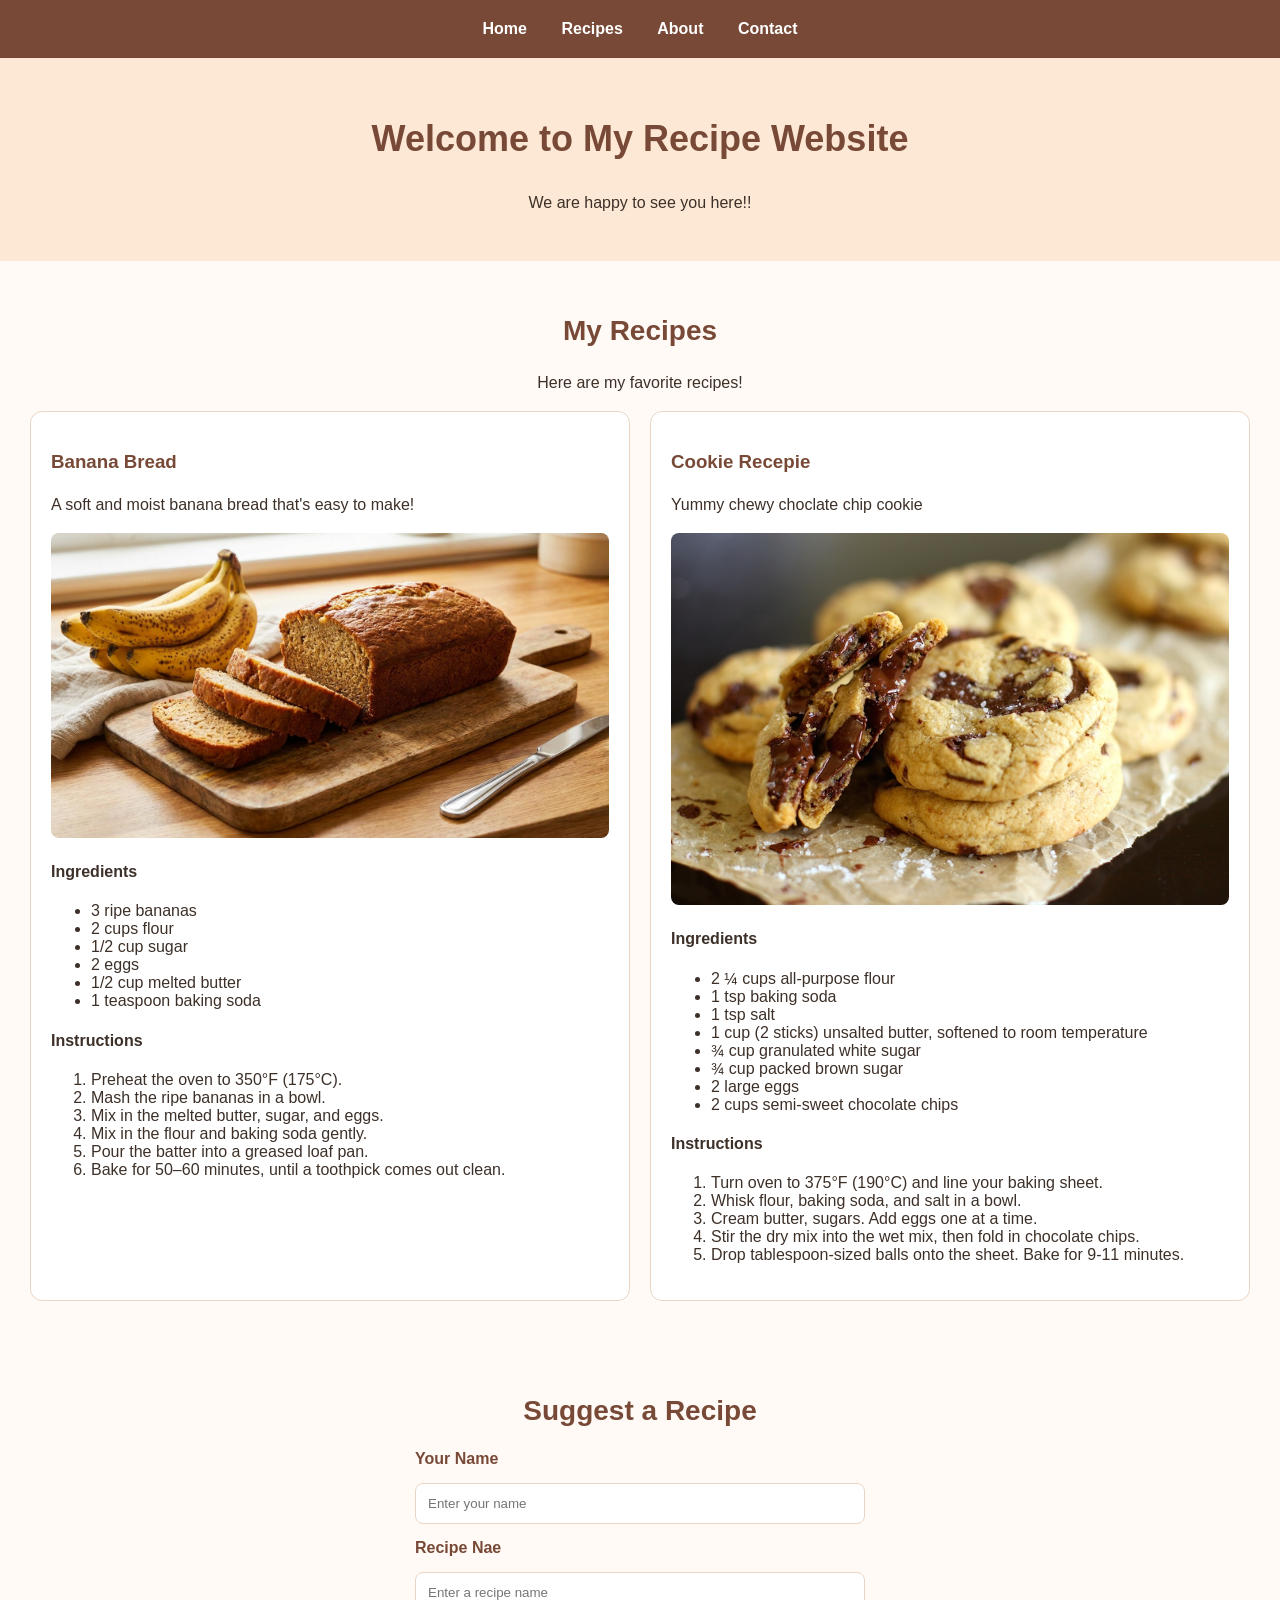
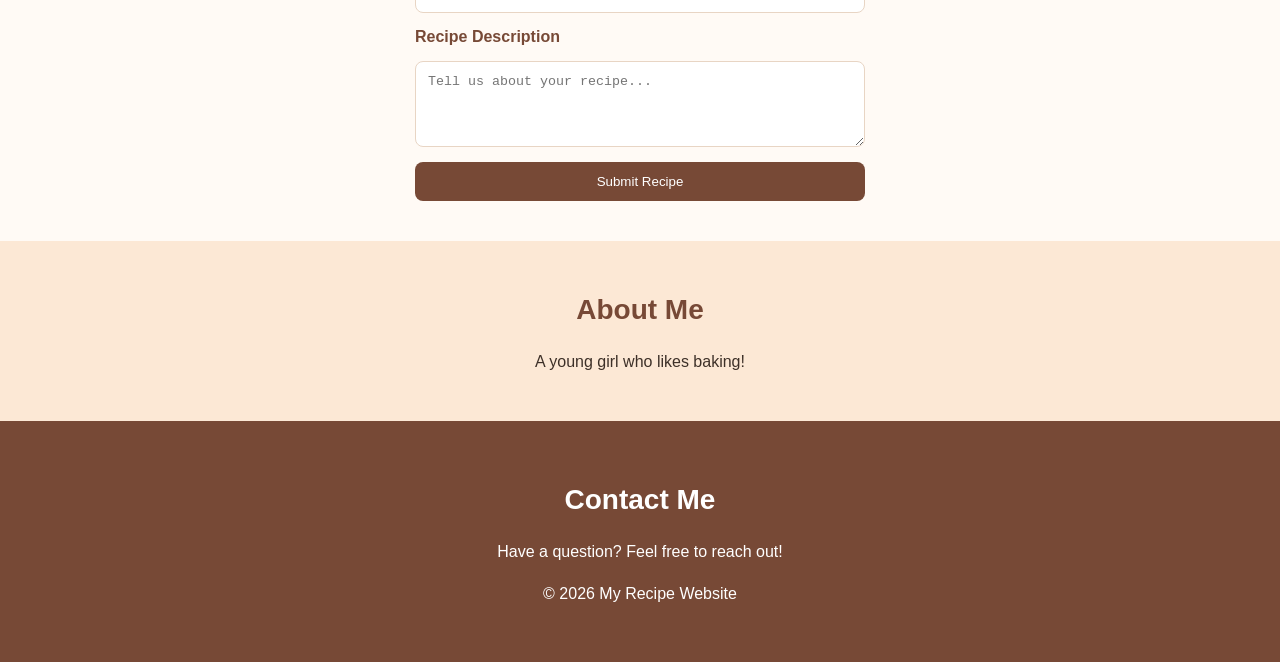
==== index.html @ 5abcd13c "Initial commit - Recipe Website" ====
<!doctype html>
<html lang="en">
  <head>
    <meta charset="UTF-8" />
    <meta name="viewport" content="width=device-width, initial-scale=1.0" />
    <title>My Recipe Website</title>

    <link rel="stylesheet" href="style.css" />
  </head>

  <body>
    <header>
      <nav>
        <a href="#home">Home</a>
        <a href="#recipes">Recipes</a>
        <a href="#about">About</a>
        <a href="#contact">Contact</a>
      </nav>
    </header>

    <main>
      <section id="home">
        <h1>Welcome to My Recipe Website</h1>
        <p>We are happy to see you here!!</p>
      </section>

      <section id="recipes">
        <h2>My Recipes</h2>
        <p>Here are my favorite recipes!</p>
        <div class="recipe-container">
          <article class="recipe-card">
            <h3>Banana Bread</h3>
            <p>A soft and moist banana bread that's easy to make!</p>
            <img src="images/banana-bread.jpg" alt="Homemade banana bread" />
            <h4>Ingredients</h4>
            <ul id="ingredients">
              <li>3 ripe bananas</li>
              <li>2 cups flour</li>
              <li>1/2 cup sugar</li>
              <li>2 eggs</li>
              <li>1/2 cup melted butter</li>
              <li>1 teaspoon baking soda</li>
            </ul>

            <h4>Instructions</h4>
            <ol>
              <li>Preheat the oven to 350°F (175°C).</li>
              <li>Mash the ripe bananas in a bowl.</li>
              <li>Mix in the melted butter, sugar, and eggs.</li>
              <li>Mix in the flour and baking soda gently.</li>
              <li>Pour the batter into a greased loaf pan.</li>
              <li>
                Bake for 50–60 minutes, until a toothpick comes out clean.
              </li>
            </ol>
          </article>

          <article class="recipe-card">
            <h3>Cookie Recepie</h3>
            <p>Yummy chewy choclate chip cookie</p>
            <img
              src="images/chocolate-chip-cookie.jpg"
              alt="Chewy chocolate chip cookie! "
            />
            <h4>Ingredients</h4>
            <ul id="ingredients">
              <li>2 ¼ cups all-purpose flour</li>
              <li>1 tsp baking soda</li>
              <li>1 tsp salt</li>
              <li>
                1 cup (2 sticks) unsalted butter, softened to room temperature
              </li>
              <li>¾ cup granulated white sugar</li>
              <li>¾ cup packed brown sugar</li>
              <li>2 large eggs</li>
              <li>2 cups semi-sweet chocolate chips</li>
            </ul>

            <h4>Instructions</h4>
            <ol>
              <li>Turn oven to 375°F (190°C) and line your baking sheet.</li>
              <li>Whisk flour, baking soda, and salt in a bowl.</li>
              <li>Cream butter, sugars. Add eggs one at a time.</li>
              <li>
                Stir the dry mix into the wet mix, then fold in chocolate chips.
              </li>
              <li>
                Drop tablespoon-sized balls onto the sheet. Bake for 9-11
                minutes.
              </li>
            </ol>
          </article>
        </div>
      </section>
      <section id="suggest-recipe">
        <h2>Suggest a Recipe</h2>
        <form>
          <label for="username">Your Name</label>
          <input
            type="text"
            id="username"
            name="username"
            placeholder="Enter your name"
            required
          />
          <label for="recepie">Recipe Nae</label>
          <input
            type="text"
            id="recepie"
            name="recepie"
            placeholder="Enter a recipe name"
          />
          <label for="recipe-description">Recipe Description</label>
          <textarea
            id="recipe-description"
            name="recipe-description"
            placeholder="Tell us about your recipe..."
            rows="4"
            required
          ></textarea>
          <button type="submit">Submit Recipe</button>

        </form>
      </section>

      <section id="about">
        <h2>About Me</h2>
        <p>A young girl who likes baking!</p>
      </section>
    </main>

    <footer>
      <section id="contact">
        <h2>Contact Me</h2>
        <p>Have a question? Feel free to reach out!</p>
        <p>© 2026 My Recipe Website</p>
      </section>
    </footer>
  </body>
</html>
---- style.css ----
/* GENERAL STYLING */

body {
  margin: 0;
  font-family: Arial, sans-serif;
  background-color: #fffaf5;
  color: #3d3028;
}

h1, h2, h3 {
  color: #774936;
}

h1 {
  font-size: 36px;
}

h2 {
  font-size: 28px;
}

p {
  line-height: 1.6;
}

/* NAVIGATION */

nav {
  background-color: #774936;
  padding: 20px;
  text-align: center;
}

nav a {
  color: white;
  text-decoration: none;
  margin: 0 15px;
  font-weight: bold;
}

nav a:hover {
  color: #ffd6a5;
}

/* SECTIONS */

section {
  padding: 30px;
}

#home {
  text-align: center;
  background-color: #fce8d5;
}

#recipes h2,
#recipes > p {
  text-align: center;
}

/* RECIPE GRID */

.recipe-container {
  display: grid;
  grid-template-columns: repeat(auto-fit, minmax(min(100%, 300px), 1fr));
  gap: 20px;
}

/* RECIPE CARDS */

.recipe-card {
  box-sizing: border-box;
  min-width: 0;
  padding: 20px;
  background-color: white;
  border: 1px solid #e8d5c4;
  border-radius: 12px;
  transition: transform 0.3s ease, box-shadow 0.3s ease;

}

.recipe-card:hover {
  transform: translateY(-5px);
  box-shadow: 0 8px 20px rgba(0, 0, 0, 0.2);
}


.recipe-card img {
  width: 100%;
  height: auto;
  border-radius: 8px;
}

/* ABOUT */

#about {
  background-color: #fce8d5;
  text-align: center;
}

/* FOOTER */

footer {
  background-color: #774936;
  color: white;
  text-align: center;
  padding: 10px;
}

footer h2 {
  color: white;
}

#suggest-recipe {
  text-align: center;
  padding: 40px 20px;
}

#suggest-recipe form {
  display: flex;
  flex-direction: column;
  gap: 15px;
  max-width: 450px;
  margin: 0 auto;
  text-align: left;
}

#suggest-recipe label {
  font-weight: bold;
  color: #774936;
}

#suggest-recipe input,
#suggest-recipe textarea {
  padding: 12px;
  border: 1px solid #e8d5c4;
  border-radius: 8px;
  width: 100%;
  box-sizing: border-box;
}

#suggest-recipe button {
  background-color: #774936;
  color: white;
  padding: 12px;
  border-radius: 8px;
  border: none;
  cursor: pointer;
}

#suggest-recipe button:hover {
  background-color: #a47148;
}


@media (max-width: 600px) {
  .recipe-container {
    grid-template-columns: 1fr;
  }

  .recipe-card {
    padding: 15px;
  }

  nav {
    display: flex;
    flex-wrap: wrap;
    justify-content: center;
    gap: 12px;
  }

  nav a {
    margin: 0;
  }

  h1 {
    font-size: 24px;
  }
}
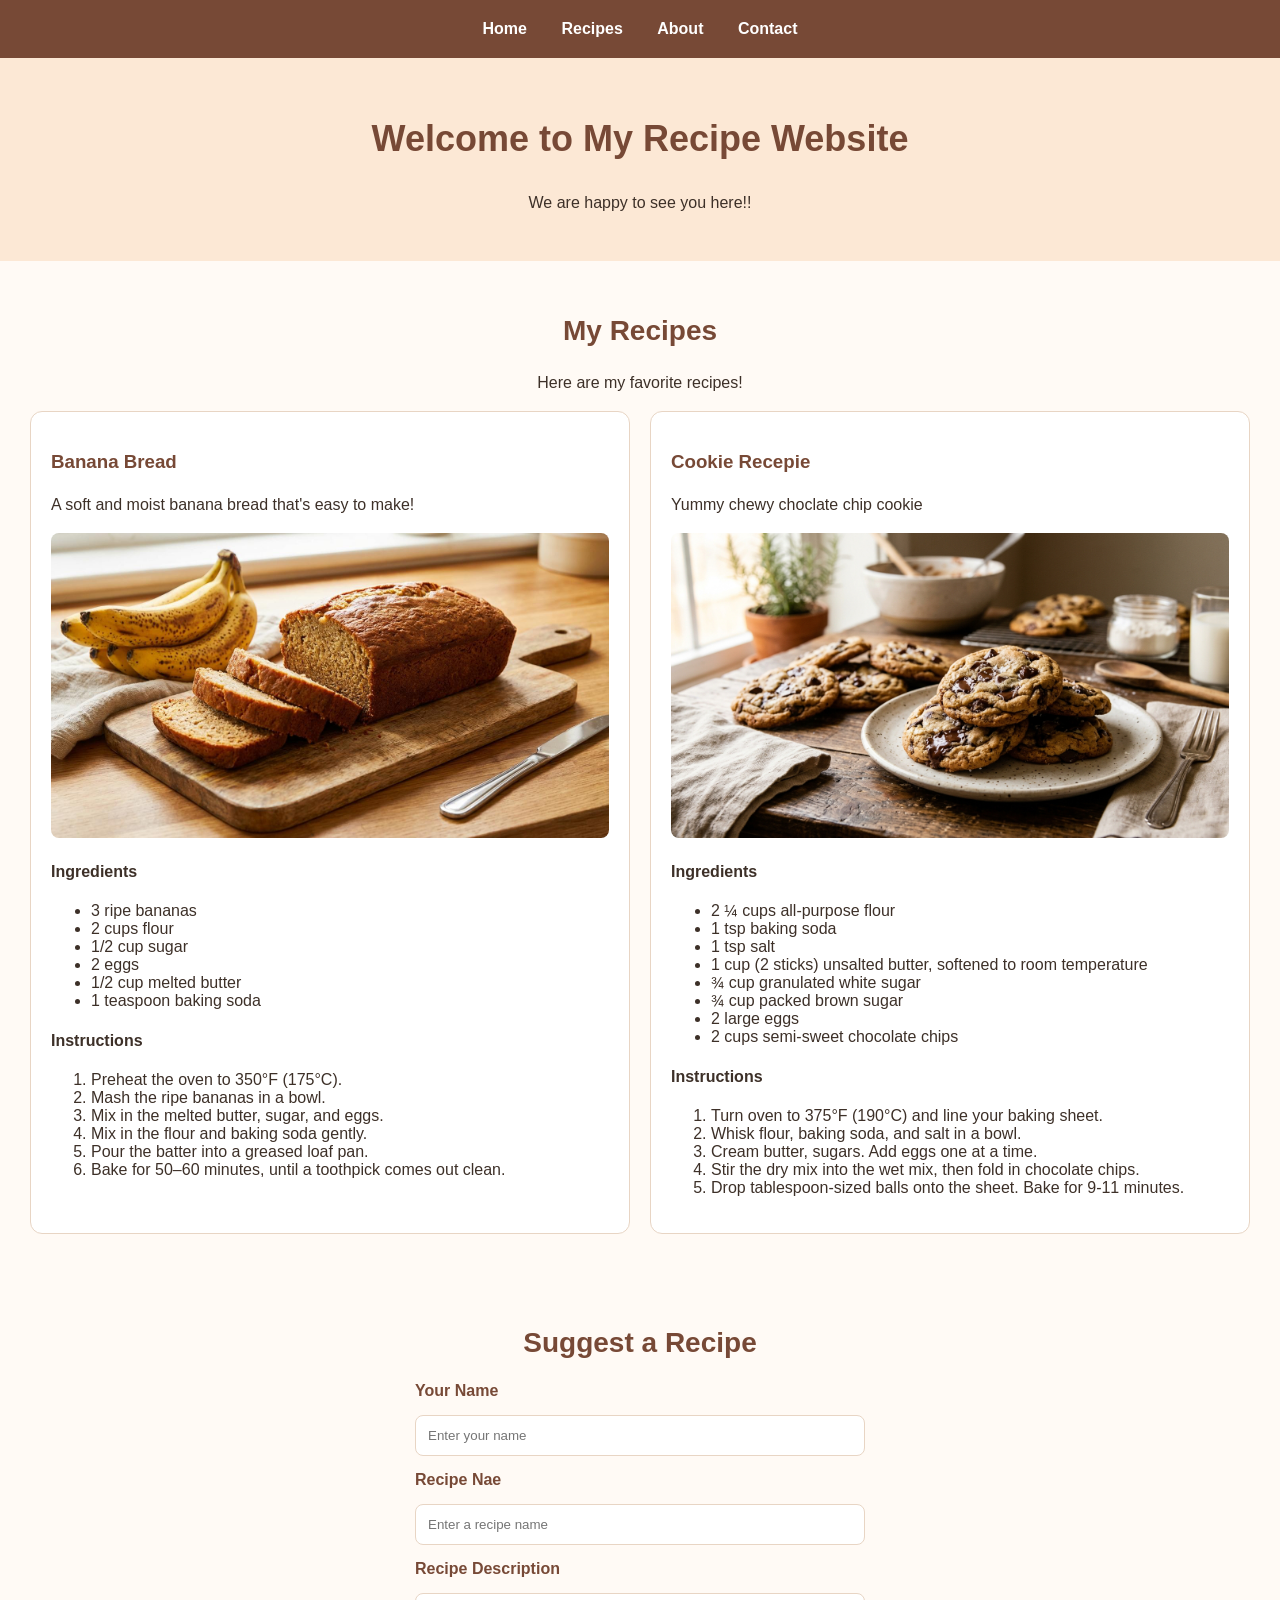
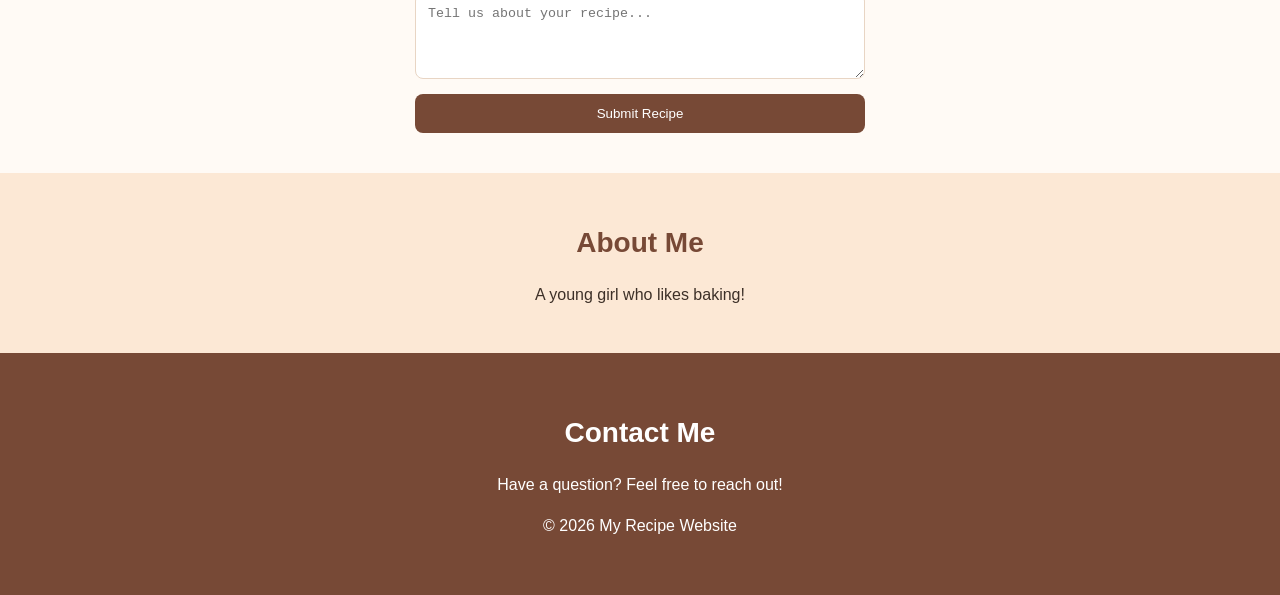
==== commit c4b83cfd: "Update picture" ====
--- a/index.html
+++ b/index.html
@@ -59,8 +59,8 @@
             <h3>Cookie Recepie</h3>
             <p>Yummy chewy choclate chip cookie</p>
             <img
-              src="images/chocolate-chip-cookie.jpg"
-              alt="Chewy chocolate chip cookie! "
+              src="images/chocolate-chip-cookie.jpeg"
+              alt="Chewy chocolate chip cookie!"
             />
             <h4>Ingredients</h4>
             <ul id="ingredients">
@@ -119,7 +119,6 @@
             required
           ></textarea>
           <button type="submit">Submit Recipe</button>
-
         </form>
       </section>
 
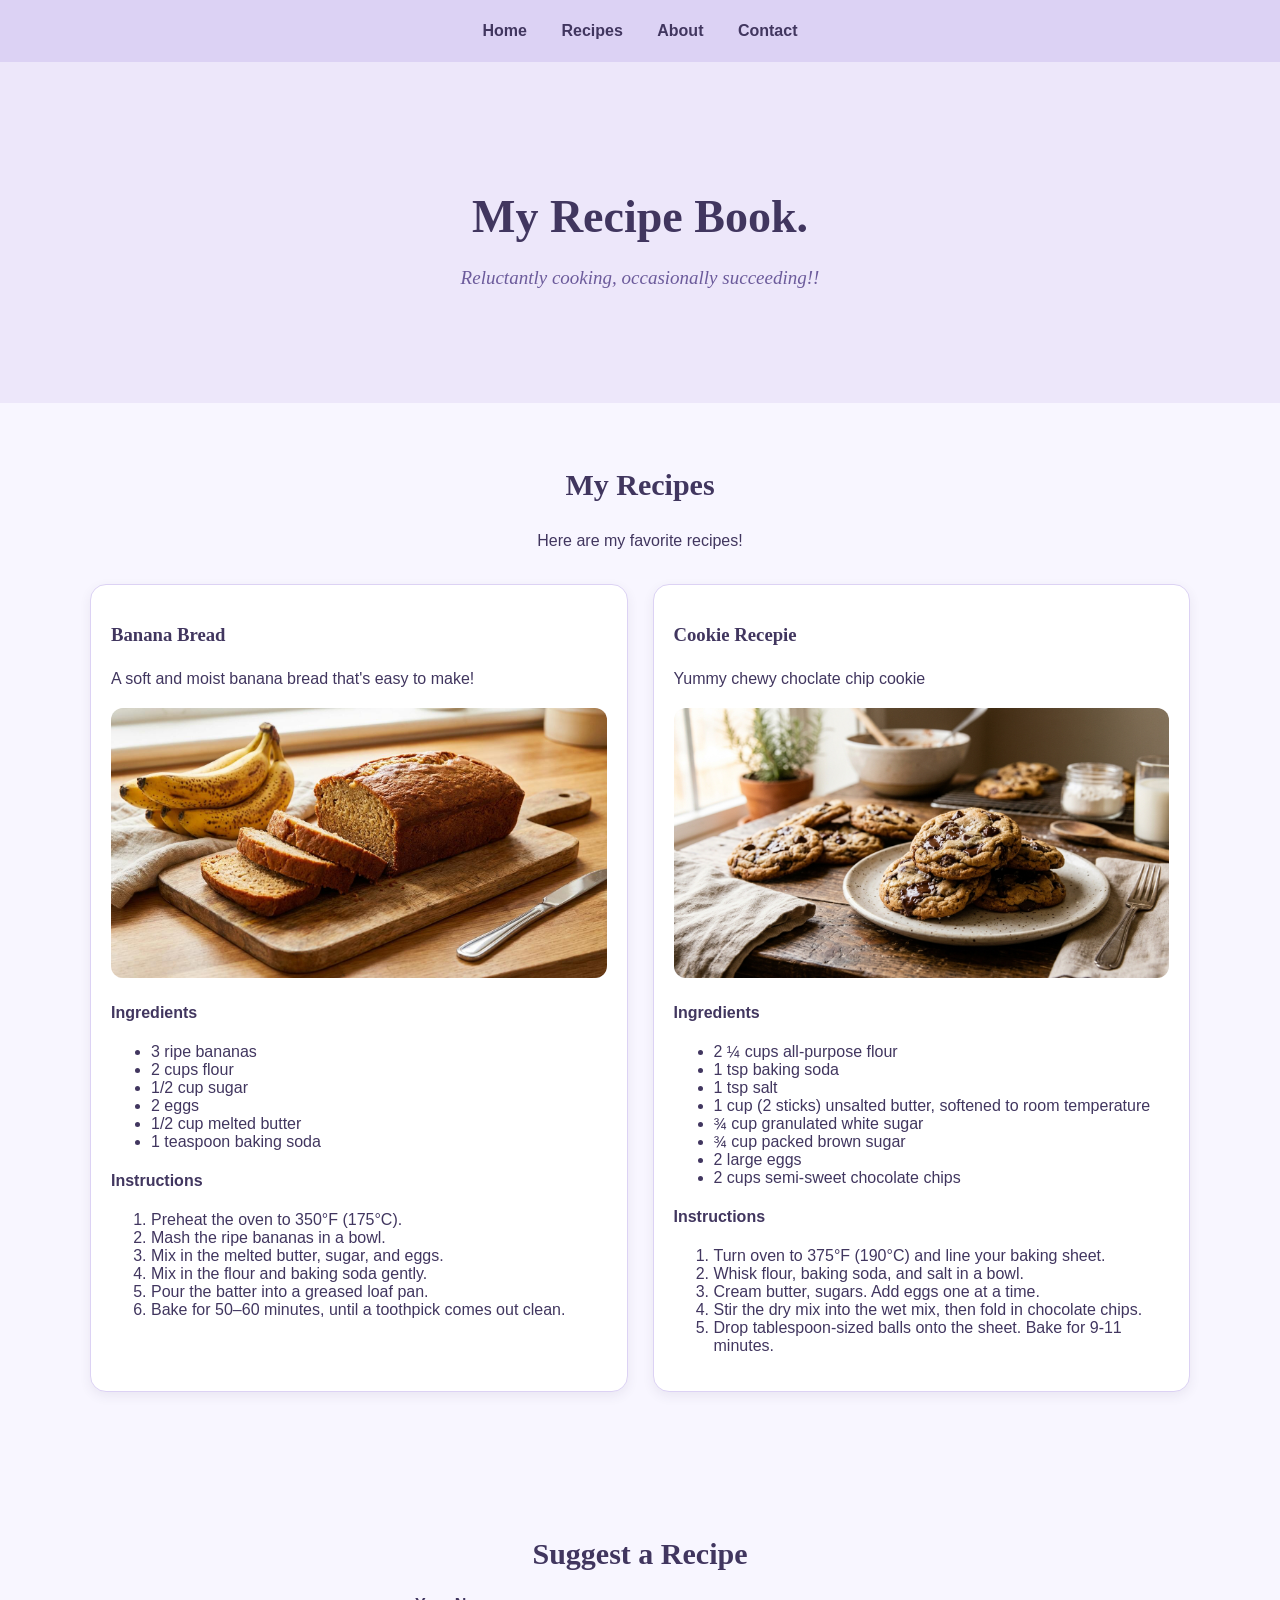
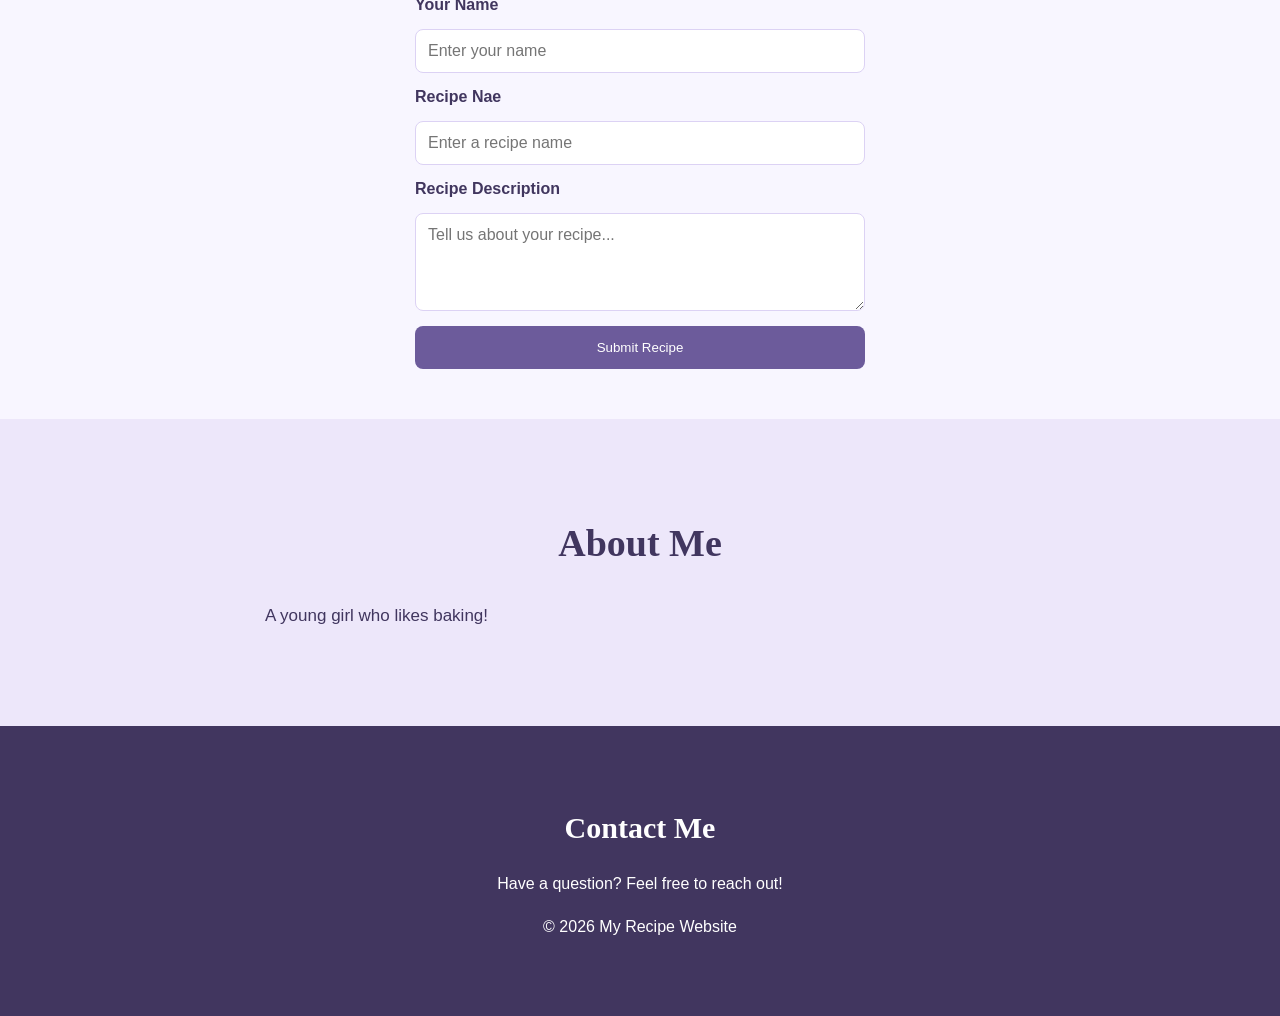
==== commit e13e16e4: "update" ====
--- a/index.html
+++ b/index.html
@@ -1,4 +1,4 @@
-<!doctype html>
+<!DOCTYPE html>
 <html lang="en">
   <head>
     <meta charset="UTF-8" />
@@ -12,7 +12,7 @@
     <header>
       <nav>
         <a href="#home">Home</a>
-        <a href="#recipes">Recipes</a>
+        <a href="recipes.html">Recipes</a>
         <a href="#about">About</a>
         <a href="#contact">Contact</a>
       </nav>
@@ -20,8 +20,8 @@
 
     <main>
       <section id="home">
-        <h1>Welcome to My Recipe Website</h1>
-        <p>We are happy to see you here!!</p>
+        <h1>My Recipe Book.</h1>
+        <p>Reluctantly cooking, occasionally succeeding!!</p>
       </section>
 
       <section id="recipes">
@@ -122,11 +122,16 @@
         </form>
       </section>
 
+
       <section id="about">
         <h2>About Me</h2>
-        <p>A young girl who likes baking!</p>
+
+        <p>
+         A young girl who likes baking!
+    </p>
+
       </section>
-    </main>
+
 
     <footer>
       <section id="contact">
--- a/style.css
+++ b/style.css
@@ -4,67 +4,85 @@
 body {
   margin: 0;
   font-family: Arial, sans-serif;
-  background-color: #fffaf5;
-  color: #3d3028;
+  background-color: #F8F6FF;
+  color: #41365F;
 }
 
 h1, h2, h3 {
-  color: #774936;
+  font-family: Georgia, serif;
+  color: #41365F;
 }
 
 h1 {
-  font-size: 36px;
+  font-size: 46px;
 }
 
 h2 {
-  font-size: 28px;
+  font-size: 30px;
 }
 
 p {
-  line-height: 1.6;
+  line-height: 1.7;
 }
 
 /* NAVIGATION */
 
 nav {
-  background-color: #774936;
-  padding: 20px;
+  background-color: #DCD2F4;
+  padding: 22px;
   text-align: center;
 }
 
 nav a {
-  color: white;
+  color: #41365F;
   text-decoration: none;
   margin: 0 15px;
   font-weight: bold;
 }
 
 nav a:hover {
-  color: #ffd6a5;
+  color: #6C5B9B;
 }
 
 /* SECTIONS */
 
 section {
-  padding: 30px;
-}
+  padding: 40px 30px;
+}
+
+/* HOME */
 
 #home {
   text-align: center;
-  background-color: #fce8d5;
-}
+  background-color: #EDE7FA;
+  padding: 90px 20px;
+}
+
+#home h1 {
+  margin-bottom: 15px;
+}
+
+#home p {
+  font-family: Georgia, serif;
+  font-style: italic;
+  font-size: 19px;
+  color: #6C5B9B;
+}
+
+/* RECIPES */
 
 #recipes h2,
 #recipes > p {
   text-align: center;
 }
 
-/* RECIPE GRID */
-
 .recipe-container {
   display: grid;
-  grid-template-columns: repeat(auto-fit, minmax(min(100%, 300px), 1fr));
-  gap: 20px;
+  grid-template-columns:
+    repeat(auto-fit, minmax(min(100%, 300px), 1fr));
+  gap: 25px;
+  max-width: 1100px;
+  margin: 30px auto;
 }
 
 /* RECIPE CARDS */
@@ -73,48 +91,55 @@
   box-sizing: border-box;
   min-width: 0;
   padding: 20px;
-  background-color: white;
-  border: 1px solid #e8d5c4;
-  border-radius: 12px;
+  background-color: #FFFFFF;
+  border: 1px solid #DCD2F4;
+  border-radius: 16px;
+  box-shadow: 0 4px 12px rgba(65, 54, 95, 0.08);
   transition: transform 0.3s ease, box-shadow 0.3s ease;
-
 }
 
 .recipe-card:hover {
   transform: translateY(-5px);
-  box-shadow: 0 8px 20px rgba(0, 0, 0, 0.2);
-}
-
+  box-shadow: 0 10px 25px rgba(65, 54, 95, 0.15);
+}
 
 .recipe-card img {
   width: 100%;
   height: auto;
-  border-radius: 8px;
+  border-radius: 12px;
 }
 
 /* ABOUT */
 
+
+/* ABOUT ME */
+
 #about {
-  background-color: #fce8d5;
-  text-align: center;
-}
-
-/* FOOTER */
-
-footer {
-  background-color: #774936;
-  color: white;
-  text-align: center;
-  padding: 10px;
-}
-
-footer h2 {
-  color: white;
-}
+  background-color: #EDE7FA;
+  padding: 70px 20px;
+  text-align: center;
+}
+
+#about h2 {
+  font-family: Georgia, serif;
+  font-size: 38px;
+  margin-bottom: 35px;
+}
+
+#about p {
+  max-width: 750px;
+  margin: 0 auto 24px;
+  line-height: 1.9;
+  font-size: 17px;
+  text-align: left;
+}
+
+
+/* SUGGEST A RECIPE */
 
 #suggest-recipe {
   text-align: center;
-  padding: 40px 20px;
+  padding: 50px 20px;
 }
 
 #suggest-recipe form {
@@ -128,31 +153,48 @@
 
 #suggest-recipe label {
   font-weight: bold;
-  color: #774936;
+  color: #41365F;
 }
 
 #suggest-recipe input,
 #suggest-recipe textarea {
   padding: 12px;
-  border: 1px solid #e8d5c4;
+  border: 1px solid #DCD2F4;
   border-radius: 8px;
   width: 100%;
   box-sizing: border-box;
+  font-family: Arial, sans-serif;
+  font-size: 16px;
 }
 
 #suggest-recipe button {
-  background-color: #774936;
+  background-color: #6C5B9B;
   color: white;
-  padding: 12px;
+  padding: 14px;
   border-radius: 8px;
   border: none;
   cursor: pointer;
+  transition: background-color 0.3s ease;
 }
 
 #suggest-recipe button:hover {
-  background-color: #a47148;
-}
-
+  background-color: #41365F;
+}
+
+/* FOOTER */
+
+footer {
+  background-color: #41365F;
+  color: white;
+  text-align: center;
+  padding: 20px;
+}
+
+footer h2 {
+  color: white;
+}
+
+/* MOBILE */
 
 @media (max-width: 600px) {
   .recipe-container {
@@ -175,6 +217,128 @@
   }
 
   h1 {
-    font-size: 24px;
-  }
-}
+    font-size: 30px;
+  }
+
+  #home {
+    padding: 60px 20px;
+  }
+
+  #home p {
+    font-size: 16px;
+  }
+}
+
+/* RECIPE CATEGORIES */
+
+#categories {
+  text-align: center;
+  padding: 70px 20px;
+}
+
+#categories > p {
+  color: #6C5B9B;
+  font-style: italic;
+  margin-bottom: 40px;
+}
+
+.category-container {
+  display: grid;
+  grid-template-columns: repeat(3, 1fr);
+  gap: 25px;
+  max-width: 1100px;
+  margin: 0 auto;
+}
+
+.category-card {
+  background-color: white;
+  padding: 15px;
+  border-radius: 16px;
+  text-decoration: none;
+  box-shadow: 0 4px 15px rgba(65, 54, 95, 0.1);
+  transition: transform 0.3s ease;
+}
+
+.category-card:hover {
+  transform: translateY(-5px);
+}
+
+.category-card img {
+  width: 100%;
+  aspect-ratio: 3 / 4;
+  object-fit: cover;
+  border-radius: 12px;
+}
+
+.category-card h2 {
+  font-size: 24px;
+}
+
+@media (max-width: 600px) {
+  .category-container {
+    grid-template-columns: 1fr;
+  }
+}
+
+/* DESSERTS PAGE */
+
+#desserts {
+  text-align: center;
+  padding: 70px 20px;
+}
+
+#desserts > p {
+  color: #6C5B9B;
+  font-style: italic;
+  margin-bottom: 40px;
+}
+
+.dessert-container {
+  display: grid;
+  grid-template-columns: repeat(2, minmax(0, 1fr));
+  gap: 25px;
+  max-width: 900px;
+  margin: 0 auto;
+}
+
+.dessert-card {
+  background-color: white;
+  padding: 15px;
+  border-radius: 16px;
+  text-decoration: none;
+  color: #41365F;
+  text-align: left;
+  box-shadow: 0 4px 15px rgba(65, 54, 95, 0.1);
+  transition: transform 0.3s ease;
+}
+
+.dessert-card:hover {
+  transform: translateY(-5px);
+}
+
+.dessert-card img {
+  width: 100%;
+  aspect-ratio: 4 / 3;
+  object-fit: cover;
+  border-radius: 12px;
+}
+
+.dessert-card h2 {
+  font-size: 24px;
+  margin-bottom: 8px;
+}
+
+.dessert-card p {
+  color: #6C5B9B;
+}
+
+.dessert-card span {
+  color: #6C5B9B;
+  font-weight: bold;
+}
+
+@media (max-width: 600px) {
+  .dessert-container {
+    grid-template-columns: 1fr;
+  }
+}
